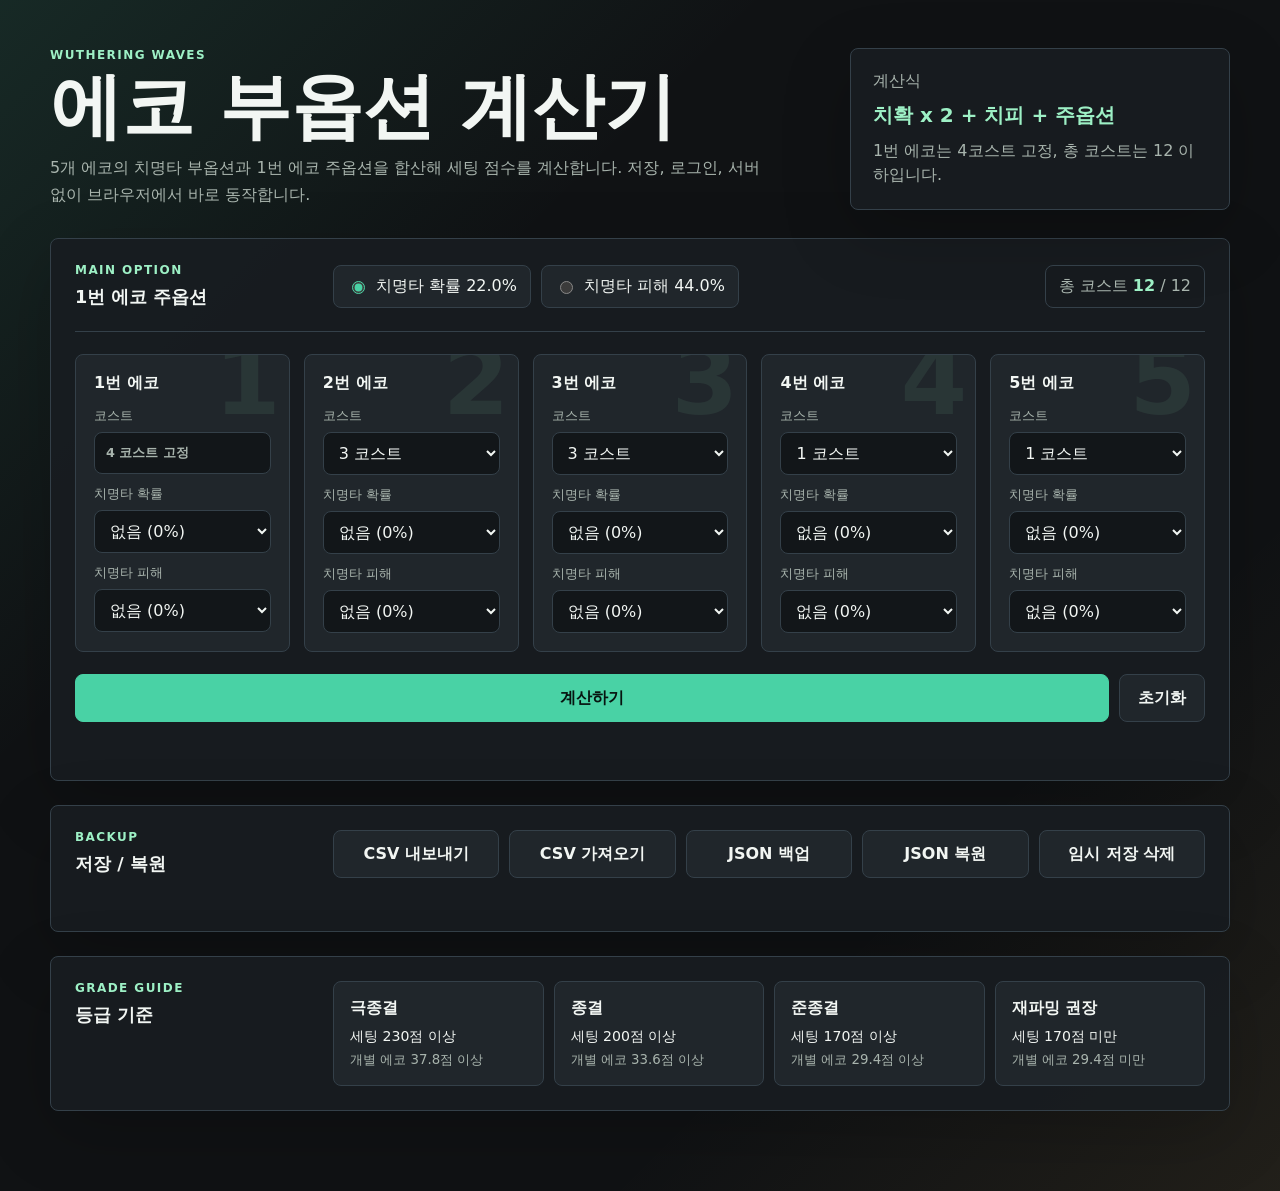
==== index.html @ 8059559e "정적 웹페이지로 구현" ====
<!DOCTYPE html>
<html lang="ko">
<head>
    <meta charset="UTF-8">
    <meta name="viewport" content="width=device-width, initial-scale=1">
    <title>명조 에코 부옵션 계산기</title>
    <link rel="stylesheet" href="css/app.css">
</head>
<body>
<main class="page-shell">
    <header class="app-header">
        <div>
            <p class="eyebrow">WUTHERING WAVES</p>
            <h1>에코 부옵션 계산기</h1>
            <p class="description">
                5개 에코의 치명타 부옵션과 1번 에코 주옵션을 합산해 세팅 점수를 계산합니다.
                저장, 로그인, 서버 없이 브라우저에서 바로 동작합니다.
            </p>
        </div>
        <aside class="score-rule" aria-label="계산식">
            <span>계산식</span>
            <strong>치확 x 2 + 치피 + 주옵션</strong>
            <p>1번 에코는 4코스트 고정, 총 코스트는 12 이하입니다.</p>
        </aside>
    </header>

    <form id="score-form" class="calculator">
        <section class="toolbar" aria-labelledby="main-stat-title">
            <div>
                <p class="section-kicker">MAIN OPTION</p>
                <h2 id="main-stat-title">1번 에코 주옵션</h2>
            </div>
            <fieldset class="main-stat-options">
                <legend class="sr-only">1번 에코 주옵션 선택</legend>
                <label>
                    <input type="radio" name="mainStat" value="CRIT_RATE" checked>
                    <span>치명타 확률 22.0%</span>
                </label>
                <label>
                    <input type="radio" name="mainStat" value="CRIT_DAMAGE">
                    <span>치명타 피해 44.0%</span>
                </label>
            </fieldset>
            <div class="cost-pill" id="cost-total">
                총 코스트 <strong id="total-cost">12</strong> / 12
            </div>
        </section>

        <section class="echo-grid" id="echo-grid" aria-label="에코 부옵션 입력"></section>

        <div class="actions">
            <button class="primary-button" type="submit">계산하기</button>
            <button class="secondary-button" id="reset-button" type="button">초기화</button>
        </div>
        <p class="error" id="error" role="alert"></p>
    </form>

    <section class="storage-panel" aria-labelledby="storage-title">
        <div>
            <p class="section-kicker">BACKUP</p>
            <h2 id="storage-title">저장 / 복원</h2>
        </div>
        <div class="storage-actions">
            <button class="secondary-button" id="export-csv-button" type="button">CSV 내보내기</button>
            <button class="secondary-button" id="import-csv-button" type="button">CSV 가져오기</button>
            <button class="secondary-button" id="export-json-button" type="button">JSON 백업</button>
            <button class="secondary-button" id="import-json-button" type="button">JSON 복원</button>
            <button class="secondary-button danger-button" id="clear-draft-button" type="button">임시 저장 삭제</button>
        </div>
        <input class="hidden" id="csv-file-input" type="file" accept=".csv,text/csv">
        <input class="hidden" id="json-file-input" type="file" accept=".json,application/json">
        <p class="storage-message" id="storage-message" role="status"></p>
    </section>

    <section class="result hidden" id="result" aria-live="polite">
        <div class="result-score">
            <span>총점</span>
            <strong id="score">0.0</strong>
            <p class="grade" id="grade"></p>
        </div>
        <dl class="result-breakdown">
            <div>
                <dt>치명타 확률 합계</dt>
                <dd id="total-crit-rate">0.0%</dd>
            </div>
            <div>
                <dt>치명타 피해 합계</dt>
                <dd id="total-crit-damage">0.0%</dd>
            </div>
            <div>
                <dt>주옵션 점수</dt>
                <dd id="main-stat-score">44.0점</dd>
            </div>
            <div id="next-grade-row">
                <dt>다음 등급까지</dt>
                <dd id="next-grade">0.0점</dd>
            </div>
        </dl>
    </section>

    <section class="guide" aria-labelledby="grade-guide-title">
        <div>
            <p class="section-kicker">GRADE GUIDE</p>
            <h2 id="grade-guide-title">등급 기준</h2>
        </div>
        <div class="grade-grid">
            <article>
                <strong>극종결</strong>
                <span>세팅 230점 이상</span>
                <small>개별 에코 37.8점 이상</small>
            </article>
            <article>
                <strong>종결</strong>
                <span>세팅 200점 이상</span>
                <small>개별 에코 33.6점 이상</small>
            </article>
            <article>
                <strong>준종결</strong>
                <span>세팅 170점 이상</span>
                <small>개별 에코 29.4점 이상</small>
            </article>
            <article>
                <strong>재파밍 권장</strong>
                <span>세팅 170점 미만</span>
                <small>개별 에코 29.4점 미만</small>
            </article>
        </div>
    </section>
</main>
<script src="js/app.js"></script>
</body>
</html>
---- css/app.css ----
:root {
    color-scheme: dark;
    font-family: Inter, Pretendard, "Noto Sans KR", system-ui, sans-serif;
    --bg: #101214;
    --surface: #181c20;
    --surface-raised: #20262b;
    --line: #344049;
    --text: #f2f6f3;
    --muted: #a8b4ad;
    --accent: #49d2a5;
    --accent-strong: #9df0c5;
    --warning: #f4bf5f;
    --danger: #f07373;
    --info: #7fb7ff;
}

* {
    box-sizing: border-box;
}

body {
    margin: 0;
    min-height: 100vh;
    color: var(--text);
    background:
        linear-gradient(135deg, rgba(73, 210, 165, 0.12), transparent 34rem),
        linear-gradient(315deg, rgba(244, 191, 95, 0.08), transparent 30rem),
        var(--bg);
}

button,
input,
select {
    font: inherit;
}

button {
    cursor: pointer;
}

.page-shell {
    width: min(1180px, calc(100% - 32px));
    margin: 0 auto;
    padding: 48px 0 80px;
}

.app-header {
    display: grid;
    grid-template-columns: minmax(0, 1fr) minmax(280px, 380px);
    gap: 24px;
    align-items: stretch;
    margin-bottom: 28px;
}

.eyebrow,
.section-kicker {
    margin: 0 0 8px;
    color: var(--accent-strong);
    font-size: 0.75rem;
    font-weight: 800;
    letter-spacing: 0.12em;
}

h1,
h2,
p {
    margin-top: 0;
}

h1 {
    margin-bottom: 12px;
    font-size: clamp(2.25rem, 6vw, 4.5rem);
    line-height: 1;
    letter-spacing: 0;
}

h2 {
    margin-bottom: 0;
    font-size: 1.1rem;
}

.description {
    max-width: 720px;
    margin-bottom: 0;
    color: var(--muted);
    line-height: 1.7;
}

.score-rule,
.calculator,
.result,
.guide,
.storage-panel {
    border: 1px solid var(--line);
    border-radius: 8px;
    background: rgba(24, 28, 32, 0.94);
    box-shadow: 0 22px 70px rgba(0, 0, 0, 0.2);
}

.score-rule {
    display: grid;
    gap: 10px;
    align-content: center;
    padding: 22px;
}

.score-rule span,
.score-rule p {
    color: var(--muted);
}

.score-rule strong {
    color: var(--accent-strong);
    font-size: 1.25rem;
}

.score-rule p {
    margin: 0;
    line-height: 1.5;
}

.calculator {
    padding: 24px;
}

.toolbar {
    display: grid;
    grid-template-columns: minmax(180px, 240px) minmax(0, 1fr) auto;
    gap: 18px;
    align-items: center;
    padding-bottom: 22px;
    border-bottom: 1px solid var(--line);
}

.main-stat-options {
    display: flex;
    flex-wrap: wrap;
    gap: 10px;
    min-width: 0;
    margin: 0;
    padding: 0;
    border: 0;
}

.main-stat-options label {
    display: inline-flex;
    align-items: center;
    gap: 8px;
    min-height: 42px;
    padding: 10px 13px;
    border: 1px solid var(--line);
    border-radius: 8px;
    background: var(--surface-raised);
}

input[type="radio"] {
    accent-color: var(--accent);
}

.cost-pill {
    min-width: 132px;
    padding: 10px 13px;
    border: 1px solid var(--line);
    border-radius: 8px;
    color: var(--muted);
    text-align: center;
    white-space: nowrap;
}

.cost-pill strong {
    color: var(--accent-strong);
}

.cost-pill.invalid,
.cost-pill.invalid strong {
    color: var(--danger);
    border-color: rgba(240, 115, 115, 0.65);
}

.echo-grid {
    display: grid;
    grid-template-columns: repeat(5, minmax(0, 1fr));
    gap: 14px;
    padding: 22px 0;
}

.echo-card {
    position: relative;
    overflow: hidden;
    min-width: 0;
    padding: 18px;
    border: 1px solid var(--line);
    border-radius: 8px;
    background: var(--surface-raised);
}

.echo-card::after {
    content: attr(data-slot);
    position: absolute;
    top: -22px;
    right: 8px;
    color: rgba(157, 240, 197, 0.08);
    font-size: 6rem;
    font-weight: 900;
    line-height: 1;
    pointer-events: none;
}

.echo-card h3 {
    position: relative;
    margin: 0 0 14px;
    font-size: 1rem;
}

.field {
    position: relative;
    display: grid;
    gap: 7px;
    margin-top: 12px;
}

.field span,
.field label {
    color: var(--muted);
    font-size: 0.8rem;
}

.field select,
.fixed-cost {
    width: 100%;
    min-height: 42px;
    padding: 10px 11px;
    border: 1px solid var(--line);
    border-radius: 8px;
    color: var(--text);
    background: #121619;
}

.fixed-cost {
    display: flex;
    align-items: center;
    color: var(--accent-strong);
    font-weight: 750;
}

.echo-evaluation {
    display: grid;
    grid-template-columns: 1fr auto;
    gap: 10px;
    align-items: center;
    min-height: 46px;
    margin-top: 16px;
    padding-top: 14px;
    border-top: 1px solid var(--line);
}

.echo-evaluation strong {
    font-size: 1.15rem;
}

.badge {
    display: inline-flex;
    align-items: center;
    min-height: 28px;
    padding: 5px 9px;
    border: 1px solid var(--line);
    border-radius: 999px;
    color: var(--muted);
    font-size: 0.72rem;
    font-weight: 850;
    white-space: nowrap;
}

[data-grade="NEAR_COMPLETE"] {
    color: var(--info) !important;
    border-color: rgba(127, 183, 255, 0.75) !important;
}

[data-grade="COMPLETE"] {
    color: var(--accent-strong) !important;
    border-color: rgba(157, 240, 197, 0.85) !important;
}

[data-grade="EXTREME"] {
    color: var(--warning) !important;
    border-color: rgba(244, 191, 95, 0.85) !important;
}

.actions {
    display: grid;
    grid-template-columns: 1fr auto;
    gap: 10px;
}

.storage-panel {
    display: grid;
    grid-template-columns: minmax(180px, 240px) minmax(0, 1fr);
    gap: 18px;
    align-items: start;
    margin-top: 24px;
    padding: 24px;
}

.storage-actions {
    display: grid;
    grid-template-columns: repeat(5, minmax(0, 1fr));
    gap: 10px;
}

.storage-actions .secondary-button {
    min-width: 0;
}

.danger-button {
    color: var(--danger);
    border-color: rgba(240, 115, 115, 0.65);
}

.storage-message {
    grid-column: 2;
    min-height: 1.4em;
    margin: -8px 0 0;
    color: var(--muted);
    font-size: 0.82rem;
}

.primary-button,
.secondary-button {
    min-height: 48px;
    padding: 12px 18px;
    border-radius: 8px;
    font-weight: 850;
}

.primary-button {
    border: 1px solid var(--accent);
    color: #071410;
    background: var(--accent);
}

.secondary-button {
    border: 1px solid var(--line);
    color: var(--text);
    background: var(--surface-raised);
}

.error {
    min-height: 1.4em;
    margin: 12px 0 0;
    color: var(--danger);
}

.result {
    display: grid;
    grid-template-columns: minmax(180px, 280px) minmax(0, 1fr);
    gap: 18px;
    align-items: stretch;
    margin-top: 24px;
    padding: 24px;
}

.result-score {
    display: grid;
    gap: 8px;
    align-content: center;
    padding: 20px;
    border: 1px solid var(--line);
    border-radius: 8px;
    background: #121619;
    text-align: center;
}

.result-score span {
    color: var(--muted);
}

.result-score strong {
    font-size: clamp(3.2rem, 9vw, 6rem);
    line-height: 1;
}

.grade {
    justify-self: center;
    margin: 0;
}

.result-breakdown {
    display: grid;
    grid-template-columns: repeat(2, minmax(0, 1fr));
    gap: 10px;
    margin: 0;
}

.result-breakdown div {
    min-width: 0;
    padding: 18px;
    border: 1px solid var(--line);
    border-radius: 8px;
    background: var(--surface-raised);
}

.result-breakdown dt {
    color: var(--muted);
    font-size: 0.82rem;
}

.result-breakdown dd {
    margin: 8px 0 0;
    font-size: 1.45rem;
    font-weight: 850;
}

.guide {
    display: grid;
    grid-template-columns: minmax(180px, 240px) minmax(0, 1fr);
    gap: 18px;
    margin-top: 24px;
    padding: 24px;
}

.grade-grid {
    display: grid;
    grid-template-columns: repeat(4, minmax(0, 1fr));
    gap: 10px;
}

.grade-grid article {
    min-width: 0;
    padding: 16px;
    border: 1px solid var(--line);
    border-radius: 8px;
    background: var(--surface-raised);
}

.grade-grid strong,
.grade-grid span,
.grade-grid small {
    display: block;
}

.grade-grid span {
    margin-top: 8px;
    color: var(--text);
    font-size: 0.88rem;
}

.grade-grid small {
    margin-top: 5px;
    color: var(--muted);
}

.hidden {
    display: none !important;
}

.sr-only {
    position: absolute;
    width: 1px;
    height: 1px;
    overflow: hidden;
    clip: rect(0, 0, 0, 0);
    white-space: nowrap;
}

@media (max-width: 980px) {
    .app-header,
    .toolbar,
    .result,
    .guide,
    .storage-panel {
        grid-template-columns: 1fr;
    }

    .echo-grid {
        grid-template-columns: repeat(2, minmax(0, 1fr));
    }

    .cost-pill {
        justify-self: start;
    }

    .grade-grid {
        grid-template-columns: repeat(2, minmax(0, 1fr));
    }

    .storage-actions {
        grid-template-columns: repeat(2, minmax(0, 1fr));
    }

    .storage-message {
        grid-column: 1;
    }
}

@media (max-width: 620px) {
    .page-shell {
        width: min(100% - 20px, 1180px);
        padding-top: 30px;
    }

    .calculator,
    .result,
    .guide {
        padding: 16px;
    }

    .echo-grid,
    .result-breakdown,
    .grade-grid,
    .actions,
    .storage-actions {
        grid-template-columns: 1fr;
    }

    .main-stat-options {
        display: grid;
    }
}
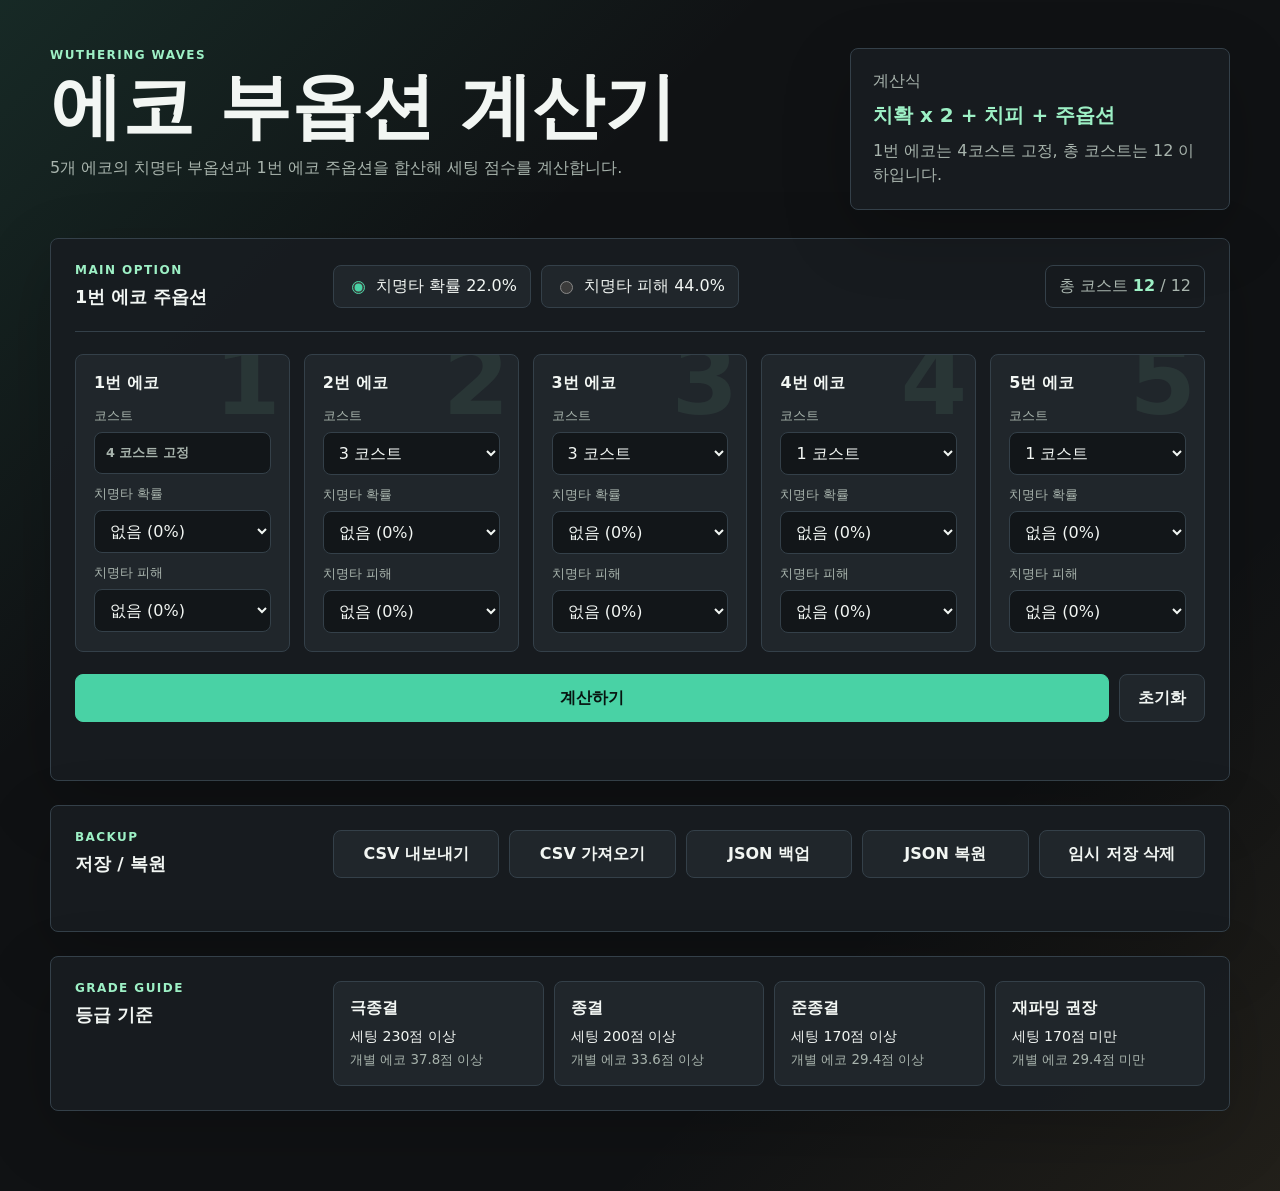
==== commit 2423ded2: "Update index description" ====
--- a/index.html
+++ b/index.html
@@ -14,7 +14,6 @@
             <h1>에코 부옵션 계산기</h1>
             <p class="description">
                 5개 에코의 치명타 부옵션과 1번 에코 주옵션을 합산해 세팅 점수를 계산합니다.
-                저장, 로그인, 서버 없이 브라우저에서 바로 동작합니다.
             </p>
         </div>
         <aside class="score-rule" aria-label="계산식">
